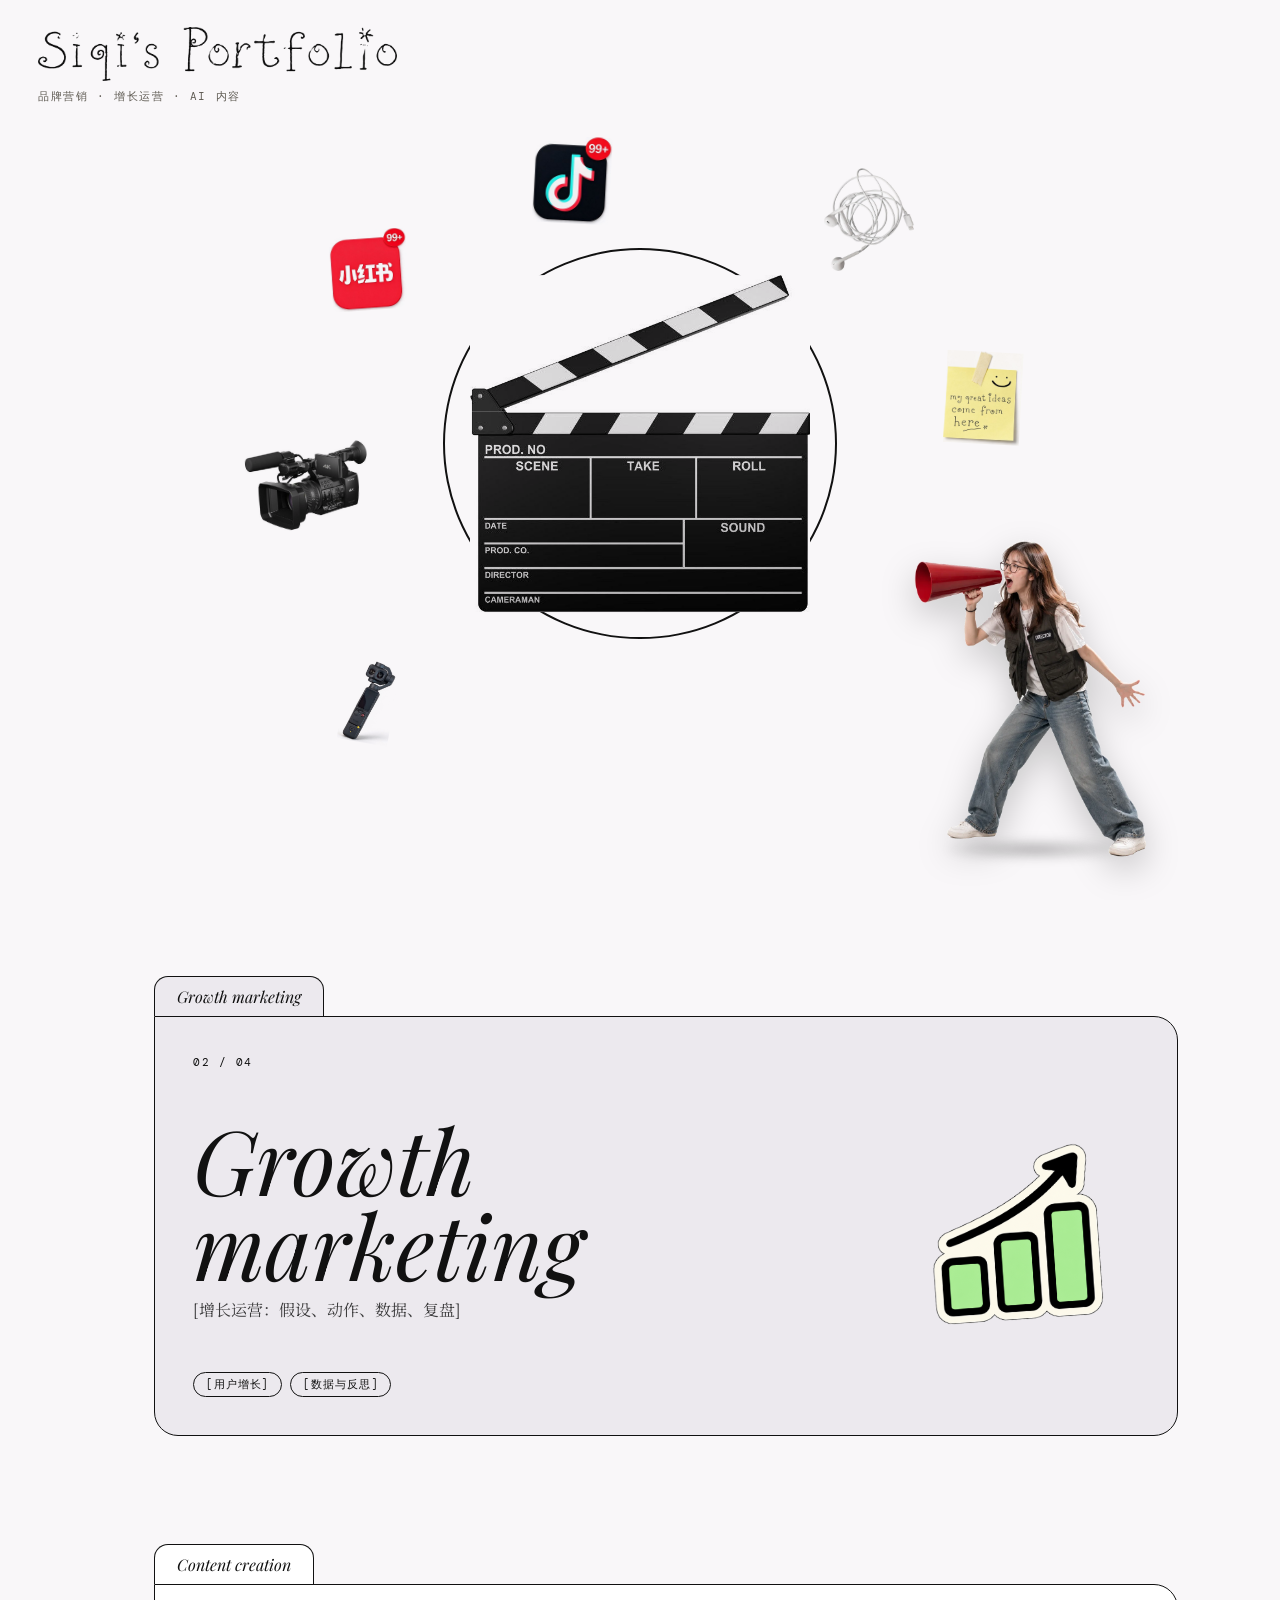
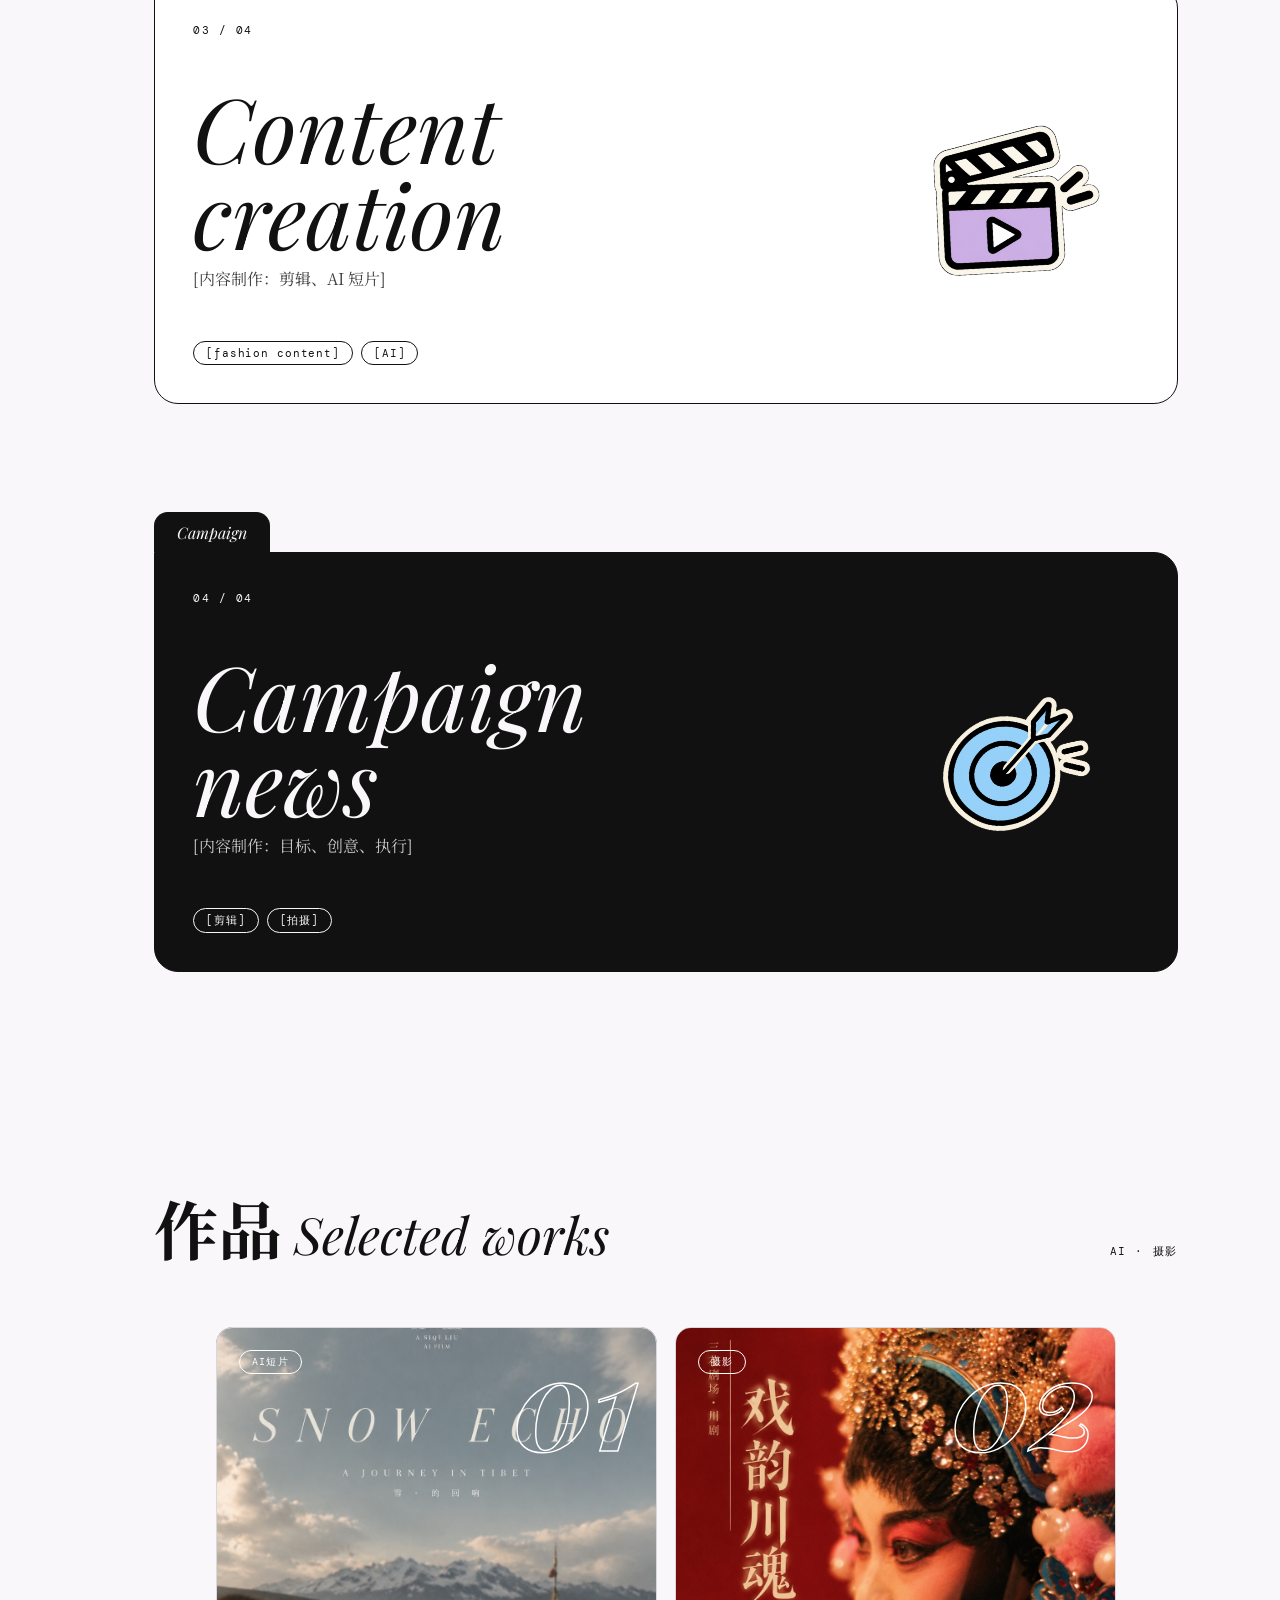
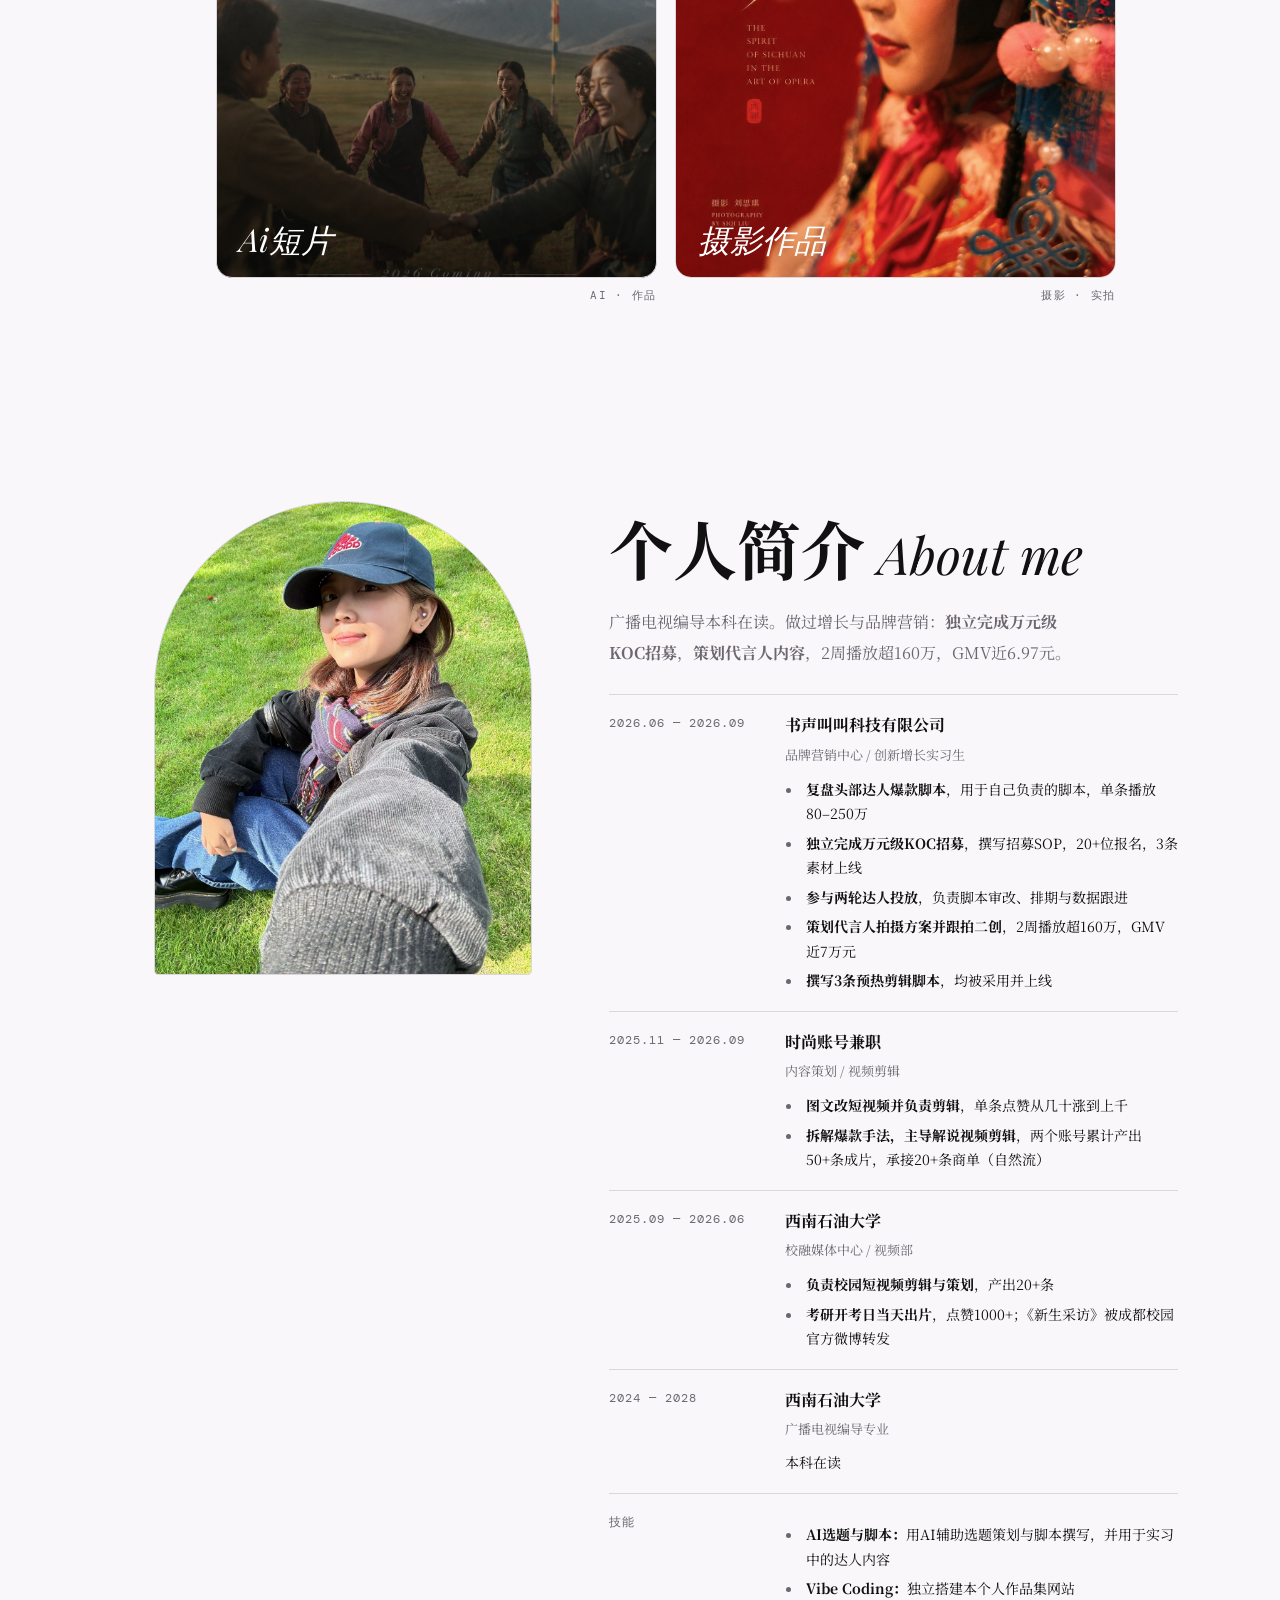
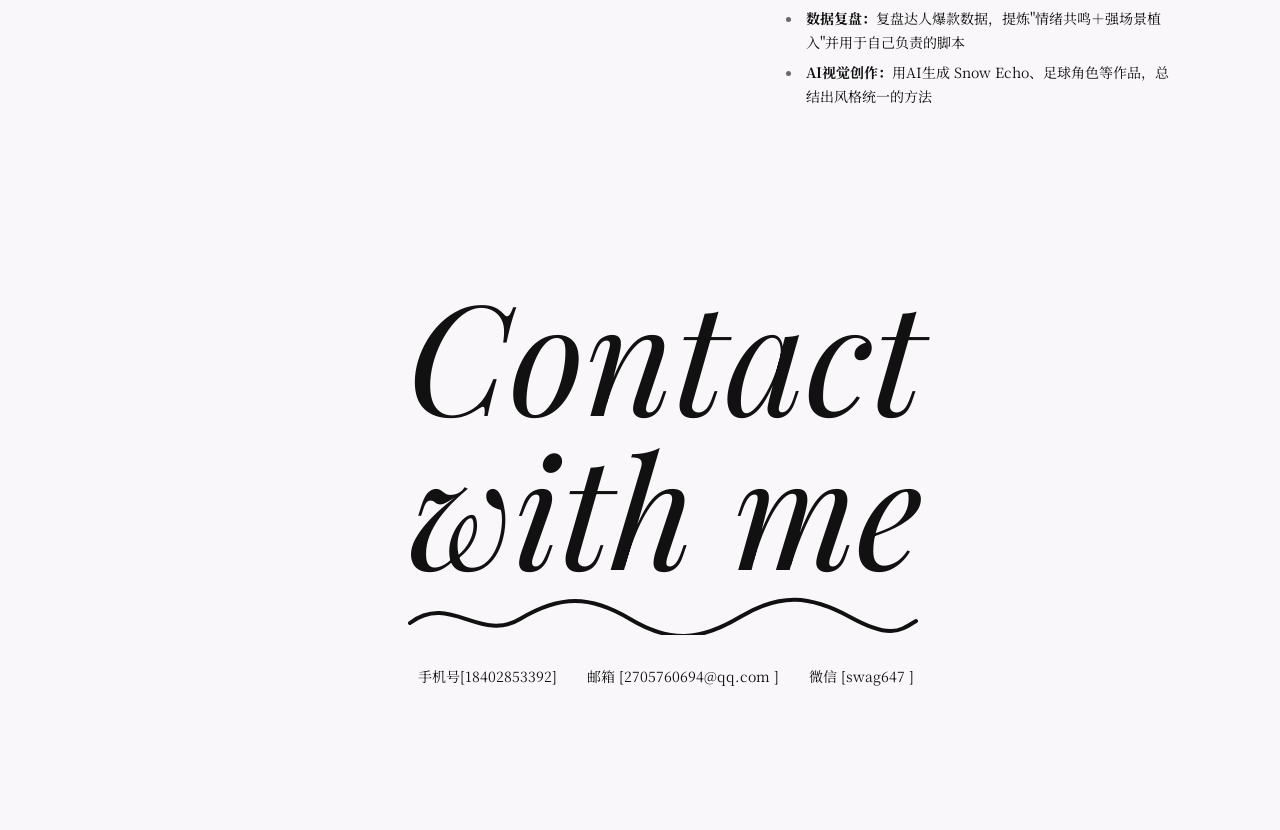
==== index.html @ 47eaa934 "Initial portfolio release" ====
<!doctype html><html lang="zh"><head><meta charset="utf-8"><meta name="viewport" content="width=device-width, initial-scale=1, viewport-fit=cover"><title>Siqi’s Portfolio</title>
<link href="https://fonts.googleapis.com/css2?family=Playfair+Display:ital,wght@0,400;0,700;1,400;1,700&family=DM+Mono&family=Noto+Serif+SC:wght@400;700&family=Caveat:wght@500&family=Ma+Shan+Zheng&display=swap" rel="stylesheet">
<style>
:root{--bg:#F9F7F9;--ink:#111;--mute:#6B6670;--line:#DAD6DC;--card:#fff;--sand:#ECE9EE;--red:var(--ink);--p:#F9F7F9;--k:#111;box-sizing:border-box}
*{box-sizing:border-box}html{scroll-behavior:smooth}
body{margin:0;background:var(--bg);color:var(--ink);font-family:'Noto Serif SC',serif;overflow-x:hidden}body.lock{overflow:hidden;height:100vh}
.mono{font:11px 'DM Mono',monospace;letter-spacing:.14em}.hw{font-family:'Ma Shan Zheng','Caveat',cursive}
mark{background:none;color:inherit;padding:0;border-bottom:3px solid var(--ink)}
#intro{--cw:max(150px,min(30vw,340px));position:fixed;inset:0;z-index:100;background:var(--p);color:var(--k);overflow:hidden}#intro.out{display:none}
#tt{position:absolute;left:clamp(16px,3vw,44px);top:calc(env(safe-area-inset-top,0px) + 3vh);width:clamp(220px,28vw,420px)}#tt img{width:100%;display:block}#tt .mono{color:#5E5A52;margin-top:8px}
.o{position:absolute;left:var(--x);top:var(--y);width:var(--w);transform:translate(-50%,-50%) rotate(var(--r));mix-blend-mode:multiply;animation:fl 5s ease-in-out infinite;transition:transform .35s cubic-bezier(.3,1.6,.5,1)}
.o img{width:100%;display:block}.o:hover{transform:translate(-50%,-50%) rotate(calc(var(--r) + 5deg)) scale(1.08)}@keyframes fl{50%{translate:0 -9px}}
#clap{position:absolute;left:50%;top:calc(54% - clamp(28px,4.7vh,46px));transform:translate(-50%,-50%);width:var(--cw);background:none;border:0;padding:0;cursor:pointer;mix-blend-mode:multiply}
.cw{position:relative;aspect-ratio:611/607}.cw img{position:absolute;inset:0;width:100%;display:block}
.brd{clip-path:inset(40.53% 0 0 0)}.stk{clip-path:inset(0 0 59.47% 0);transform-origin:5.89% 37.73%;animation:op 3.2s ease-in-out infinite}
@keyframes op{50%{rotate:-6deg}}#clap:hover .stk{animation:none;rotate:-11deg;transition:rotate .25s}
#clap.snap .stk{animation:cl .24s cubic-bezier(.6,0,1,.6) forwards}@keyframes cl{0%{rotate:-8deg}65%{rotate:25deg}100%{rotate:22deg}}
#clap::before{content:'';position:absolute;inset:-8%;border:2px solid var(--red);border-radius:50%;animation:rg 2s ease-out infinite}@keyframes rg{0%{transform:scale(.75);opacity:.8}100%{transform:scale(1.1);opacity:0}}
#cue{position:absolute;left:50%;top:80%;transform:translateX(-50%);font-size:clamp(18px,2vw,26px);white-space:nowrap}
#dp{position:absolute;left:71.2%;top:78%;transform:translate(-50%,-50%);width:clamp(56px,7vw,100px);aspect-ratio:1;border:1.5px dashed #6B6670;border-radius:50%;display:flex;align-items:center;justify-content:center;text-align:center;font-size:10px;color:#6B6670;padding:4px}
#fl{position:fixed;inset:0;background:#fff;opacity:0;pointer-events:none;z-index:120}#fl.on{animation:fa .8s}@keyframes fa{0%{opacity:0}35%{opacity:1}55%{opacity:1}100%{opacity:0}}
#home{position:fixed;left:16px;top:calc(env(safe-area-inset-top,0px) + 14px);z-index:90;display:flex;align-items:center;gap:8px;background:var(--p);color:var(--k);border:1px solid var(--line);border-radius:99px;padding:5px 14px 5px 7px;cursor:pointer;opacity:0;pointer-events:none;transition:opacity .5s,transform .3s}
#home.on{opacity:1;pointer-events:auto}#home:hover{transform:translateX(3px)}#home img{width:30px;display:block}
#side{position:fixed;left:clamp(12px,2.4vw,36px);top:50%;transform:translateY(-50%);z-index:90;display:flex;flex-direction:column;gap:18px;opacity:0;pointer-events:none;transition:opacity .6s}#side.on{opacity:1;pointer-events:auto}
#side a{color:var(--mute);text-decoration:none;font-size:13px;letter-spacing:.2em}#side a.a{color:var(--ink);font-weight:700}#side a.a::before{content:'• ';color:var(--red)}
section{padding:14vh 8vw 8vh 12vw}.rv{opacity:0;transform:translateY(40px);transition:opacity .8s,transform .8s}.rv.v{opacity:1;transform:none}
#top{min-height:100vh;display:flex;align-items:flex-start;justify-content:flex-start;text-align:left;padding-top:calc(env(safe-area-inset-top,0px) + 72px)}.top-lockup{display:flex;align-items:center;gap:clamp(18px,3vw,48px)}#top .top-person{flex:0 0 auto;width:clamp(90px,8.4vw,125px);height:auto;margin:-8px 0 0 -27px;filter:drop-shadow(0 9px 12px rgba(0,0,0,.14))}.top-copy{display:flex;flex-direction:column;align-items:flex-start;gap:10px}#top h2{margin:0;font-weight:700;font-size:clamp(20px,2.4vw,34px);line-height:1.3;max-width:20em}#top h2 mark{font-size:.864em}
#projects{margin-top:calc(-100vh + 136px)}#works{margin-top:-97px}
.hd{display:flex;justify-content:space-between;align-items:baseline;margin-bottom:6vh;gap:20px}.hd h2{margin:0;font-weight:700;font-size:clamp(34px,5vw,68px)}.hd i,#resume h2 i{font:italic 400 .8em 'Playfair Display',serif;color:var(--red);margin-left:.25em}
.fd{position:sticky;top:calc(10vh + var(--i)*58px);margin-bottom:12vh}
.project-link{display:block;color:inherit;text-decoration:none;cursor:pointer}
.project-link .bd{transition:transform .35s cubic-bezier(.2,.8,.2,1)}.project-link:hover .bd{transform:translateY(-4px)}
.fd .tab{display:inline-block;background:var(--c);color:var(--f);border:1px solid var(--ink);border-bottom:0;border-radius:14px 14px 0 0;padding:9px 22px;font:italic 400 16px 'Playfair Display',serif}
.fd .bd{position:relative;overflow:hidden;background:var(--c);color:var(--f);border:1px solid var(--ink);border-radius:0 24px 24px 24px;height:min(56vh,420px);padding:clamp(20px,3vw,40px);display:flex;flex-direction:column;justify-content:space-between}
.fd h3{margin:0;font:italic 400 clamp(40px,7vw,100px)/.95 'Playfair Display',serif}.fd p{margin:10px 0 0;max-width:40ch;line-height:1.8;opacity:.8}
.project-copy{position:relative;z-index:2;width:62%}.project-visual{position:absolute;z-index:1;right:clamp(28px,6vw,88px);top:52%;width:clamp(120px,13.16vw,180px);max-height:72%;object-fit:contain;transform:translateY(-50%) rotate(var(--vr,0deg));transition:transform .4s cubic-bezier(.2,.8,.2,1)}
.fd:hover .project-visual{transform:translateY(-50%) rotate(var(--vr,0deg)) scale(1.05)}
.ch{display:flex;gap:8px;flex-wrap:wrap}.ch span{border:1.5px solid currentColor;border-radius:99px;padding:4px 12px;font:11px 'DM Mono',monospace;letter-spacing:.08em}
.gr{display:grid;grid-template-columns:repeat(2,minmax(0,1fr));gap:18px}#works .gr{width:min(100%,900px);margin:0 auto}.tl{display:block;min-width:0;text-decoration:none;color:inherit}.tl:nth-child(even){margin-top:0}
.art{position:relative;aspect-ratio:4/5;border-radius:16px;background:var(--card);border:1px solid var(--line);overflow:hidden;display:flex;align-items:flex-end;padding:22px;transition:transform .5s cubic-bezier(.2,.8,.2,1),border-color .3s}.tl:hover .art{transform:translateY(-8px);border-color:var(--red)}
.art em{position:absolute;left:22px;top:22px;font:10px 'DM Mono',monospace;letter-spacing:.14em;border:1px solid var(--ink);border-radius:99px;padding:4px 12px;font-style:normal}
.art b{position:absolute;right:16px;top:6px;font:italic 700 clamp(90px,14vw,210px)/1 'Playfair Display',serif;color:transparent;-webkit-text-stroke:1.5px var(--red);transition:color .4s}.tl:hover .art b{color:var(--red)}
.art span{font:italic 400 clamp(22px,3.2vw,44px)/1.05 'Playfair Display',serif;max-width:10ch}#works .art b{font-size:clamp(72px,10vw,150px)}#works .art span{font-size:clamp(21px,2.5vw,34px)}.cap{display:flex;justify-content:flex-end;margin-top:10px;font:11px 'DM Mono',monospace;letter-spacing:.12em}.cap span:last-child{color:var(--mute)}
.tl-ai .art{background:#111 url('assets/work-ai/cover.jpg') center/cover no-repeat;color:#fff}
.tl-ai .art::after{content:'';position:absolute;inset:38% 0 0;background:linear-gradient(to bottom,transparent,rgba(0,0,0,.68));pointer-events:none}
.tl-ai .art em{z-index:2;border-color:#fff}.tl-ai .art b{z-index:2;-webkit-text-stroke-color:#fff}.tl-ai .art span{position:relative;z-index:2;color:#fff}.tl-ai:hover .art b{color:#111;-webkit-text-stroke-color:#111}
.tl-photo .art{background:var(--card);color:var(--ink)}.tl-photo .art::after{content:none}.tl-photo .art em{border-color:var(--ink)}.tl-photo .art b{-webkit-text-stroke-color:var(--red)}.tl-photo .art .photo-title{display:none;color:var(--ink)}.tl-photo:hover .art b{color:var(--red);-webkit-text-stroke-color:var(--red)}.work-card-cover{position:absolute;inset:0;z-index:0;display:none;width:100%;height:100%;object-fit:cover}.tl-photo.has-cover .work-card-cover{display:block}.tl-photo.has-cover .art{color:#fff}.tl-photo.has-cover .art::after{content:none}.tl-photo.has-cover .art em{border-color:#fff}.tl-photo.has-cover .art b{-webkit-text-stroke-color:#fff}.tl-photo.has-cover .art .photo-title{display:block;color:#fff}.tl-photo.has-cover:hover .art b{color:#fff;-webkit-text-stroke-color:#fff}
#resume{display:grid;grid-template-columns:.8fr 1.2fr;gap:6vw;align-items:start}
#ph{position:sticky;top:8vh;aspect-ratio:1/1.25;border:1px solid var(--line);border-radius:999px 999px 24px 24px;overflow:hidden;background:var(--sand)}#ph img{width:100%;height:100%;display:block;object-fit:cover;object-position:52% 50%}
#resume h2{margin:0 0 14px;font-weight:700;font-size:clamp(34px,5vw,64px)}.resume-intro{margin:0;line-height:1.9;max-width:52ch;color:var(--mute)}.resume-list{margin-top:26px}.li{display:grid;grid-template-columns:160px minmax(0,1fr);gap:16px;border-top:1px solid var(--line);padding:18px 0;font-size:14px;line-height:1.75}.li>i{padding-top:2px;font:12px 'DM Mono',monospace;letter-spacing:.08em;color:var(--mute);white-space:nowrap}.li h3{margin:0 0 6px;font-size:16px;line-height:1.55}.li .role{display:block;margin-bottom:9px;color:var(--mute);font-size:13px}.li p{margin:0;color:var(--ink);line-height:1.8}.li ul{margin:10px 0 0;padding-left:1.25em}.li li{margin-top:5px;padding-left:.2em}.li li::marker{color:var(--mute)}
#contact{text-align:center;padding-bottom:16vh}#contact h2{margin:0;font:italic 400 clamp(54px,12vw,170px)/1 'Playfair Display',serif}#contact svg{width:min(60vw,520px);fill:none;stroke:var(--red);stroke-width:4;stroke-linecap:round;margin:12px 0}#contact .ls{display:flex;gap:30px;justify-content:center;flex-wrap:wrap;margin-top:14px;font-size:14px}@media(min-width:721px){#contact h2{margin-top:-49px}}
@media(max-width:720px){section{padding:12vh 6vw 6vh}#side{flex-direction:row;left:70px;right:0;top:calc(env(safe-area-inset-top,0px) + 22px);transform:none;gap:14px}#resume{grid-template-columns:1fr}#works .gr{grid-template-columns:repeat(2,minmax(0,1fr));gap:12px}#works .art{aspect-ratio:3/4;border-radius:10px;padding:12px}#works .art em{left:12px;top:12px;padding:3px 8px;font-size:8px}#works .art b{right:9px;top:6px;font-size:clamp(50px,18vw,72px);-webkit-text-stroke-width:1px}#works .art span{font-size:clamp(15px,5vw,21px)}#works .cap{justify-content:flex-start;margin-top:7px;font-size:9px;letter-spacing:.08em}#ph{position:static;width:min(82vw,420px);justify-self:center;margin-bottom:12px}.tl:nth-child(even){margin-top:0}.o.m{display:none}.li{grid-template-columns:1fr;gap:7px;padding:17px 0}.li>i{padding:0}.li h3{font-size:15px}.li ul{padding-left:1.15em}#home span{display:none}.top-lockup{gap:12px;width:100%}#top .top-person{width:clamp(72px,24vw,96px);margin-left:0}.top-copy{align-items:center;margin-left:-20px;text-align:center}#top h2{max-width:10em}#works{margin-top:-48px}.project-copy{width:68%}.project-visual{right:14px;top:38%;width:clamp(78px,28vw,118px);max-height:42%}}
#tt{z-index:5}.p1{--x:28.8%;--y:30%;--w:clamp(48px,6vw,88px);--r:-4deg}.p2{--x:44.7%;--y:20%;--w:clamp(48px,6vw,88px);--r:3deg;animation-delay:-2s}.p3{--x:24%;--y:54%;--w:clamp(80px,9.5vw,140px);--r:-3deg;animation-delay:-1s}.p4{--x:28.8%;--y:78%;--w:clamp(34px,4vw,58px);--r:10deg;animation-delay:-2.5s;display:block}.p6{--x:76.8%;--y:44.2%;--w:clamp(58px,5.9vw,86px);--r:3deg;animation-delay:-4s}.p7{--x:67.9%;--y:24.5%;--w:clamp(60px,7vw,104px);--r:4deg;animation-delay:-3s}
#dir{position:absolute;left:80.5%;top:77.5%;right:auto;bottom:auto;transform:translate(-50%,-50%);height:auto;width:min(18vw,32vh);min-width:112px;z-index:3;pointer-events:none}
#dir::after{content:'';position:absolute;left:52%;bottom:-1.5%;width:78%;height:7%;transform:translateX(-50%);border-radius:50%;background:radial-gradient(ellipse,rgba(17,17,17,.3) 0%,rgba(17,17,17,.13) 42%,rgba(17,17,17,0) 74%);filter:blur(4px);z-index:-1}
#dir img{position:relative;z-index:1;width:100%;height:auto;display:block;filter:drop-shadow(0 13px 17px rgba(0,0,0,.2))}
@media(max-width:720px){#intro{min-height:100dvh}#tt{left:6vw;top:calc(env(safe-area-inset-top,0px) + 5vh);width:88vw}#tt .mono{margin-top:10px;font-size:10px;line-height:1.7}.o{animation:none}.p1{display:block;--x:17%;--y:42%;--w:9vw;--r:-4deg}.p2{display:block;--x:24%;--y:40%;--w:9vw;--r:3deg}.p3{display:block;--x:15%;--y:55%;--w:15vw;--r:-3deg}.p4{display:block;--x:18%;--y:67%;--w:7vw;--r:8deg}.p6{display:block;--x:80%;--y:47%;--w:15vw;--r:3deg}.p7{display:block;--x:51%;--y:36%;--w:11vw;--r:4deg}#clap{left:48%;top:60%;width:38vw}#clap::after{content:'点击进入作品集';position:absolute;left:50%;top:calc(100% + 14px);transform:translateX(-50%);width:max-content;color:var(--k);font:12px 'DM Mono',monospace;letter-spacing:.12em}#dir{left:77%;top:70%;right:auto;width:25vw}#dir::after{height:6%;filter:blur(3px)}#side{left:68px;right:10px;top:calc(env(safe-area-inset-top,0px) + 20px);bottom:auto;width:auto;transform:none;flex-direction:row;justify-content:space-around;align-items:center;gap:8px;border:0;border-radius:0;padding:0;background:transparent;backdrop-filter:none;box-shadow:none}#side a{font-size:12px;letter-spacing:.1em;white-space:nowrap}#works .hd{margin-top:-67px}#resume{margin-top:-34px}#contact{margin-top:-46px;padding-bottom:90px}#contact .ls{flex-direction:column;align-items:center;gap:18px;font-size:16px}#contact .ls span{max-width:88vw;overflow-wrap:anywhere}}
</style></head><body class="lock">
<div id="fl"></div>
<div id="intro"><div id="tt"><img src="assets/title-handwritten.png" alt="Siqi’s Portfolio"><div class="mono">品牌营销 · 增长运营 · AI 内容</div></div>
<div class="o p1"><img src="assets/xiaohongshu-icon.jpg" alt="小红书"></div>
<div class="o p2"><img src="assets/douyin-icon.jpg" alt="抖音"></div>
<div class="o p3"><img src="assets/camcorder.jpg" alt="摄影机"></div>
<div class="o p4"><img src="assets/osmo-pocket.jpg" alt="手持相机"></div>
<div class="o p6"><img src="assets/sticky-note.jpg" alt="便利贴"></div>
<div class="o p7"><img src="assets/earphones.jpg" alt="耳机"></div>
<div id="dir"><img src="assets/director-photo.webp" alt="喊麦的导演"></div>
<button id="clap" aria-label="点击场记板，进入作品集"><div class="cw"><img class="brd" src="assets/clapperboard.jpg" alt=""><img class="stk" src="assets/clapperboard.jpg" alt="场记板"></div></button>
</div>
<button id="home" aria-label="回到首页"><img src="assets/clapperboard-small.jpg" alt=""><span class="mono">首页</span></button>
<nav id="side"><a href="#projects">项目</a><a href="#works">作品</a><a href="#resume">简历</a><a href="#contact">联系</a></nav>
<main>
<section id="top"><div class="top-lockup"><img class="top-person rv" src="assets/director-photo.webp" alt="手持扩音器的思琪"><div class="top-copy"><h2 class="rv">[ <mark>my ideas come from here</mark> ]</h2><span class="mono rv" style="color:var(--mute)">SIQI · BRAND × GROWTH × AI</span></div></div></section>
<section id="projects"><div class="hd rv"><h2>项目<i>Projects</i></h2><span class="mono">01 — 04</span></div>
<a class="fd project-link" href="brand-marketing.html" style="--i:0;--c:var(--card);--f:var(--ink);--vr:5deg" aria-label="查看 Brand marketing 项目详情"><span class="tab">Brand marketing</span><div class="bd"><span class="mono">01 / 04</span><div class="project-copy"><h3>Brand<br>marketing</h3><p>[ a spokesperson campaign]</p></div><div class="ch"><span>[品牌策略]</span><span>[达人营销]</span></div><img class="project-visual" src="assets/brand-sticker.png?v=2" alt="击掌手势贴纸"></div></a>
<a class="fd project-link" href="growth-marketing.html" style="--i:1;--c:var(--sand);--f:var(--ink);--vr:-4deg" aria-label="查看 Growth marketing 项目详情"><span class="tab">Growth marketing</span><div class="bd"><span class="mono">02 / 04</span><div class="project-copy"><h3>Growth<br>marketing</h3><p>[增长运营：假设、动作、数据、复盘]</p></div><div class="ch"><span>[用户增长]</span><span>[数据与反思]</span></div><img class="project-visual" src="assets/growth-sticker.png?v=2" alt="增长图表贴纸"></div></a>
<a class="fd project-link" href="content-creation.html" style="--i:2;--c:var(--card);--f:var(--ink);--vr:4deg" aria-label="查看 Content creation 项目详情"><span class="tab">Content creation</span><div class="bd"><span class="mono">03 / 04</span><div class="project-copy"><h3>Content<br>creation</h3><p>[内容制作：剪辑、AI 短片]</p></div><div class="ch"><span>[fashion content]</span><span>[AI]</span></div><img class="project-visual" src="assets/content-sticker.png?v=2" alt="视频场记板贴纸"></div></a>
<a class="fd project-link" href="school-campaign.html" style="--i:3;--c:var(--ink);--f:var(--bg);--vr:-5deg" aria-label="查看 Campaign news 项目详情"><span class="tab">Campaign</span><div class="bd"><span class="mono">04 / 04</span><div class="project-copy"><h3>Campaign news</h3><p>[内容制作：目标、创意、执行]</p></div><div class="ch"><span>[剪辑]</span><span>[拍摄]</span></div><img class="project-visual" src="assets/campaign-sticker.png?v=2" alt="目标贴纸"></div></a></section>
<section id="works"><div class="hd rv"><h2>作品<i>Selected works</i></h2><span class="mono">AI · 摄影</span></div>
<div class="gr"><a class="tl tl-ai rv" href="work-ai.html"><div class="art"><em>AI短片</em><b>01</b><span>Ai短片</span></div><div class="cap"><span>AI · 作品</span></div></a>
<a class="tl tl-ai tl-photo rv" href="work-photo.html"><div class="art"><img class="work-card-cover" src="assets/work-photo/cover.jpg" alt="" onload="this.closest('.tl-photo').classList.add('has-cover')" onerror="this.remove()"><em>摄影</em><b>02</b><span class="photo-title">摄影作品</span></div><div class="cap"><span>摄影 · 实拍</span></div></a></div></section>
<section id="resume"><div id="ph" class="rv"><img src="assets/about-photo.jpg" alt="思琪的个人照片"></div><div class="rv"><h2>个人简介<i>About me</i></h2><p class="resume-intro">广播电视编导本科在读。做过增长与品牌营销：<strong>独立完成万元级KOC招募</strong>，<strong>策划代言人内容</strong>，2周播放超160万，GMV近6.97元。</p>
<div class="resume-list"><div class="li"><i>2026.06 — 2026.09</i><div><h3>书声叫叫科技有限公司</h3><span class="role">品牌营销中心 / 创新增长实习生</span><ul><li><strong>复盘头部达人爆款脚本</strong>，用于自己负责的脚本，单条播放80–250万</li><li><strong>独立完成万元级KOC招募</strong>，撰写招募SOP，20+位报名，3条素材上线</li><li><strong>参与两轮达人投放</strong>，负责脚本审改、排期与数据跟进</li><li><strong>策划代言人拍摄方案并跟拍二创</strong>，2周播放超160万，GMV近7万元</li><li><strong>撰写3条预热剪辑脚本</strong>，均被采用并上线</li></ul></div></div><div class="li"><i>2025.11 — 2026.09</i><div><h3>时尚账号兼职</h3><span class="role">内容策划 / 视频剪辑</span><ul><li><strong>图文改短视频并负责剪辑</strong>，单条点赞从几十涨到上千</li><li><strong>拆解爆款手法，主导解说视频剪辑</strong>，两个账号累计产出50+条成片，承接20+条商单（自然流）</li></ul></div></div><div class="li"><i>2025.09 — 2026.06</i><div><h3>西南石油大学</h3><span class="role">校融媒体中心 / 视频部</span><ul><li><strong>负责校园短视频剪辑与策划</strong>，产出20+条</li><li><strong>考研开考日当天出片</strong>，点赞1000+；《新生采访》被成都校园官方微博转发</li></ul></div></div><div class="li"><i>2024 — 2028</i><div><h3>西南石油大学</h3><span class="role">广播电视编导专业</span><p>本科在读</p></div></div><div class="li"><i>技能</i><div><ul><li><strong>AI选题与脚本：</strong>用AI辅助选题策划与脚本撰写，并用于实习中的达人内容</li><li><strong>Vibe Coding：</strong>独立搭建本个人作品集网站</li><li><strong>数据复盘：</strong>复盘达人爆款数据，提炼"情绪共鸣＋强场景植入"并用于自己负责的脚本</li><li><strong>AI视觉创作：</strong>用AI生成 Snow Echo、足球角色等作品，总结出风格统一的方法</li></ul></div></div></div></div></section>
<section id="contact"><h2 class="rv">Contact<br>with me</h2><svg viewBox="0 0 520 40" class="rv"><path d="M4 28c40-30 70 20 110-4s70-24 110 0 70 22 110-2 70-22 110 0 50 14 66 4"/></svg><div class="ls rv"><span>手机号[18402853392]</span><span>邮箱 [2705760694@qq.com ]</span><span>微信 [swag647 ]</span></div></section>
</main>
<script>
var b=document.body,i=document.getElementById('intro'),c=document.getElementById('clap'),s=document.getElementById('side'),h=document.getElementById('home'),f=document.getElementById('fl');
var view=new URLSearchParams(location.search).get('view');if(view==='projects'||view==='works'){i.classList.add('out');b.classList.remove('lock');s.classList.add('on');h.classList.add('on');requestAnimationFrame(function(){document.getElementById(view==='works'?'works':'projects').scrollIntoView()})}
function fx(g){f.classList.remove("on");void f.offsetWidth;f.classList.add("on");setTimeout(g,300)}
c.onclick=function(){if(c.classList.contains("snap"))return;c.classList.add("snap");setTimeout(function(){fx(function(){i.classList.add("out");b.classList.remove("lock");s.classList.add("on");h.classList.add("on");window.scrollTo(0,0)})},230)};
h.onclick=function(){fx(function(){s.classList.remove("on");h.classList.remove("on");b.classList.add("lock");c.classList.remove("snap");i.classList.remove("out");window.scrollTo(0,0)})};
var io=new IntersectionObserver(function(e){e.forEach(function(x){if(x.isIntersecting)x.target.classList.add('v')})},{threshold:.15});document.querySelectorAll('.rv').forEach(function(n){io.observe(n)});
var L=[].slice.call(document.querySelectorAll('#side a'));addEventListener('scroll',function(){var y=scrollY+innerHeight*.4,k=-1;L.forEach(function(a,n){var t=document.querySelector(a.getAttribute('href'));if(t&&t.offsetTop<=y)k=n});L.forEach(function(a,n){a.classList.toggle('a',n===k)})});
</script></body></html>
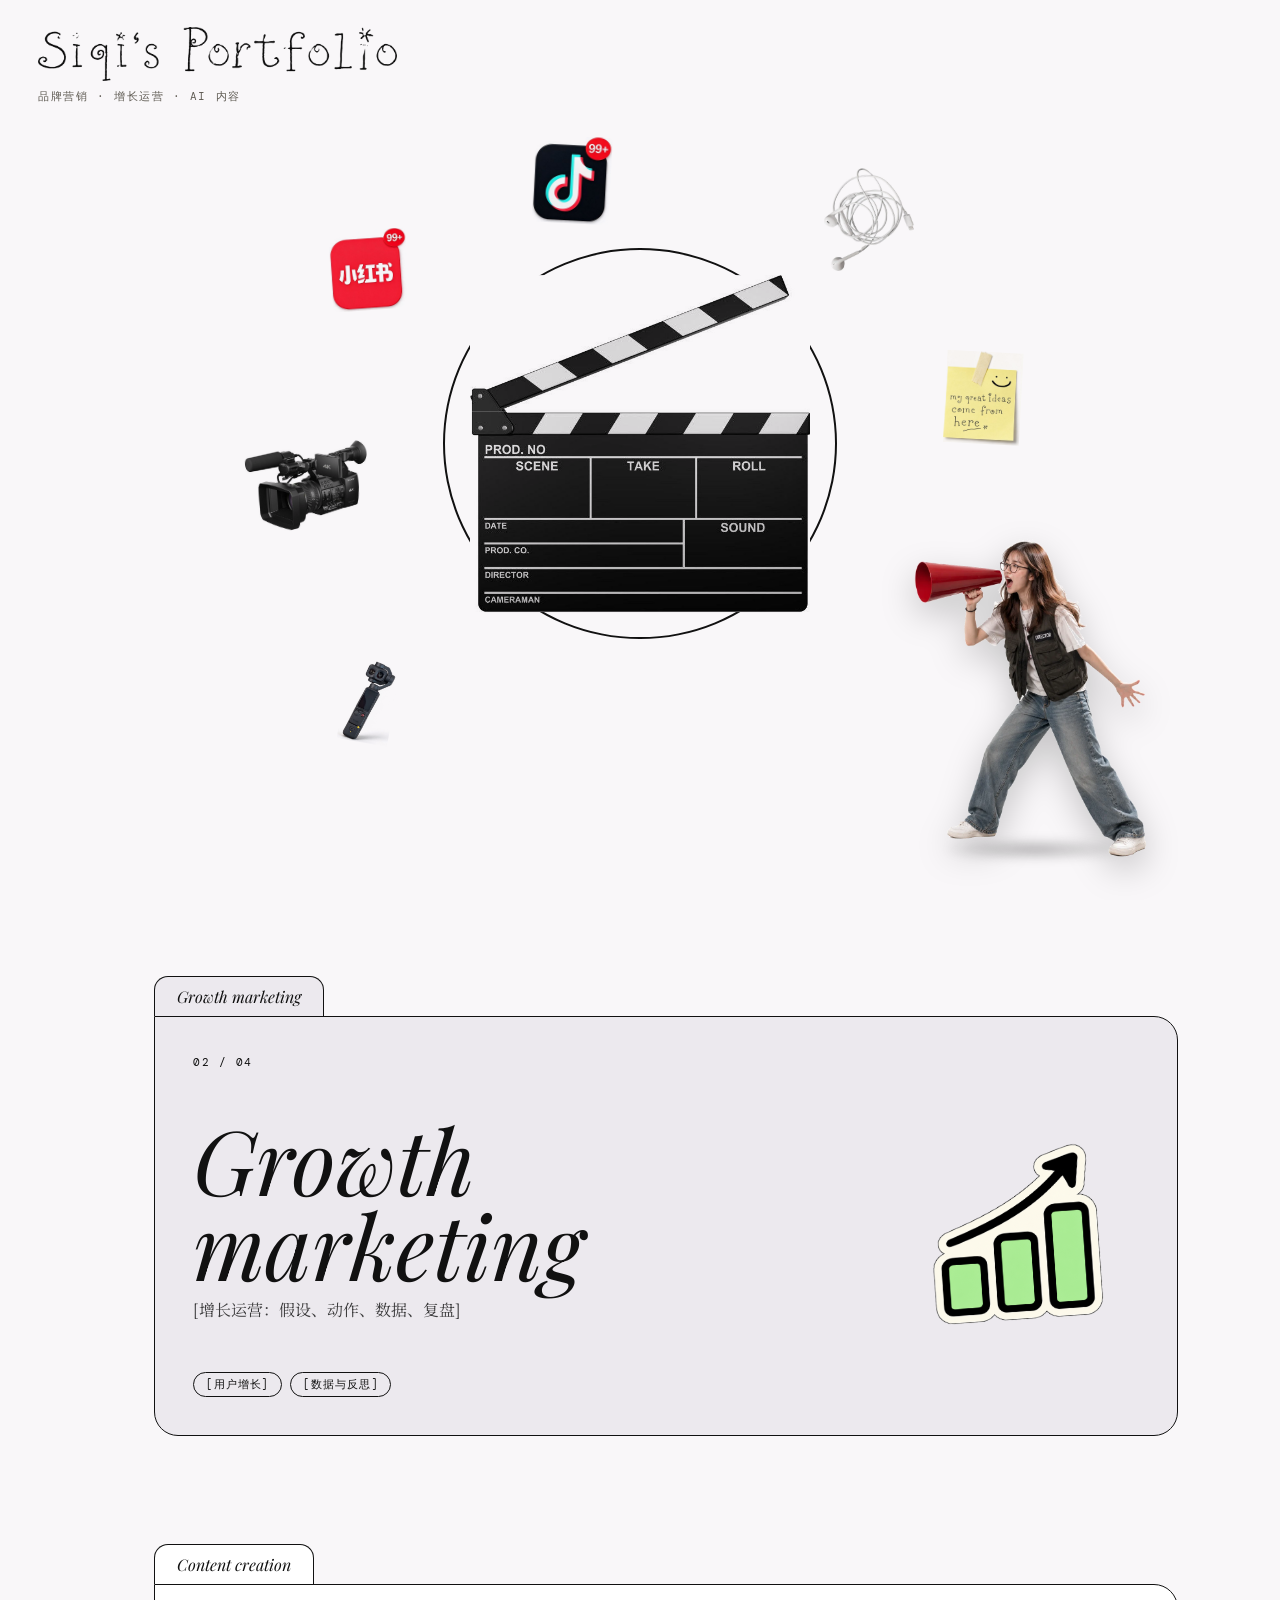
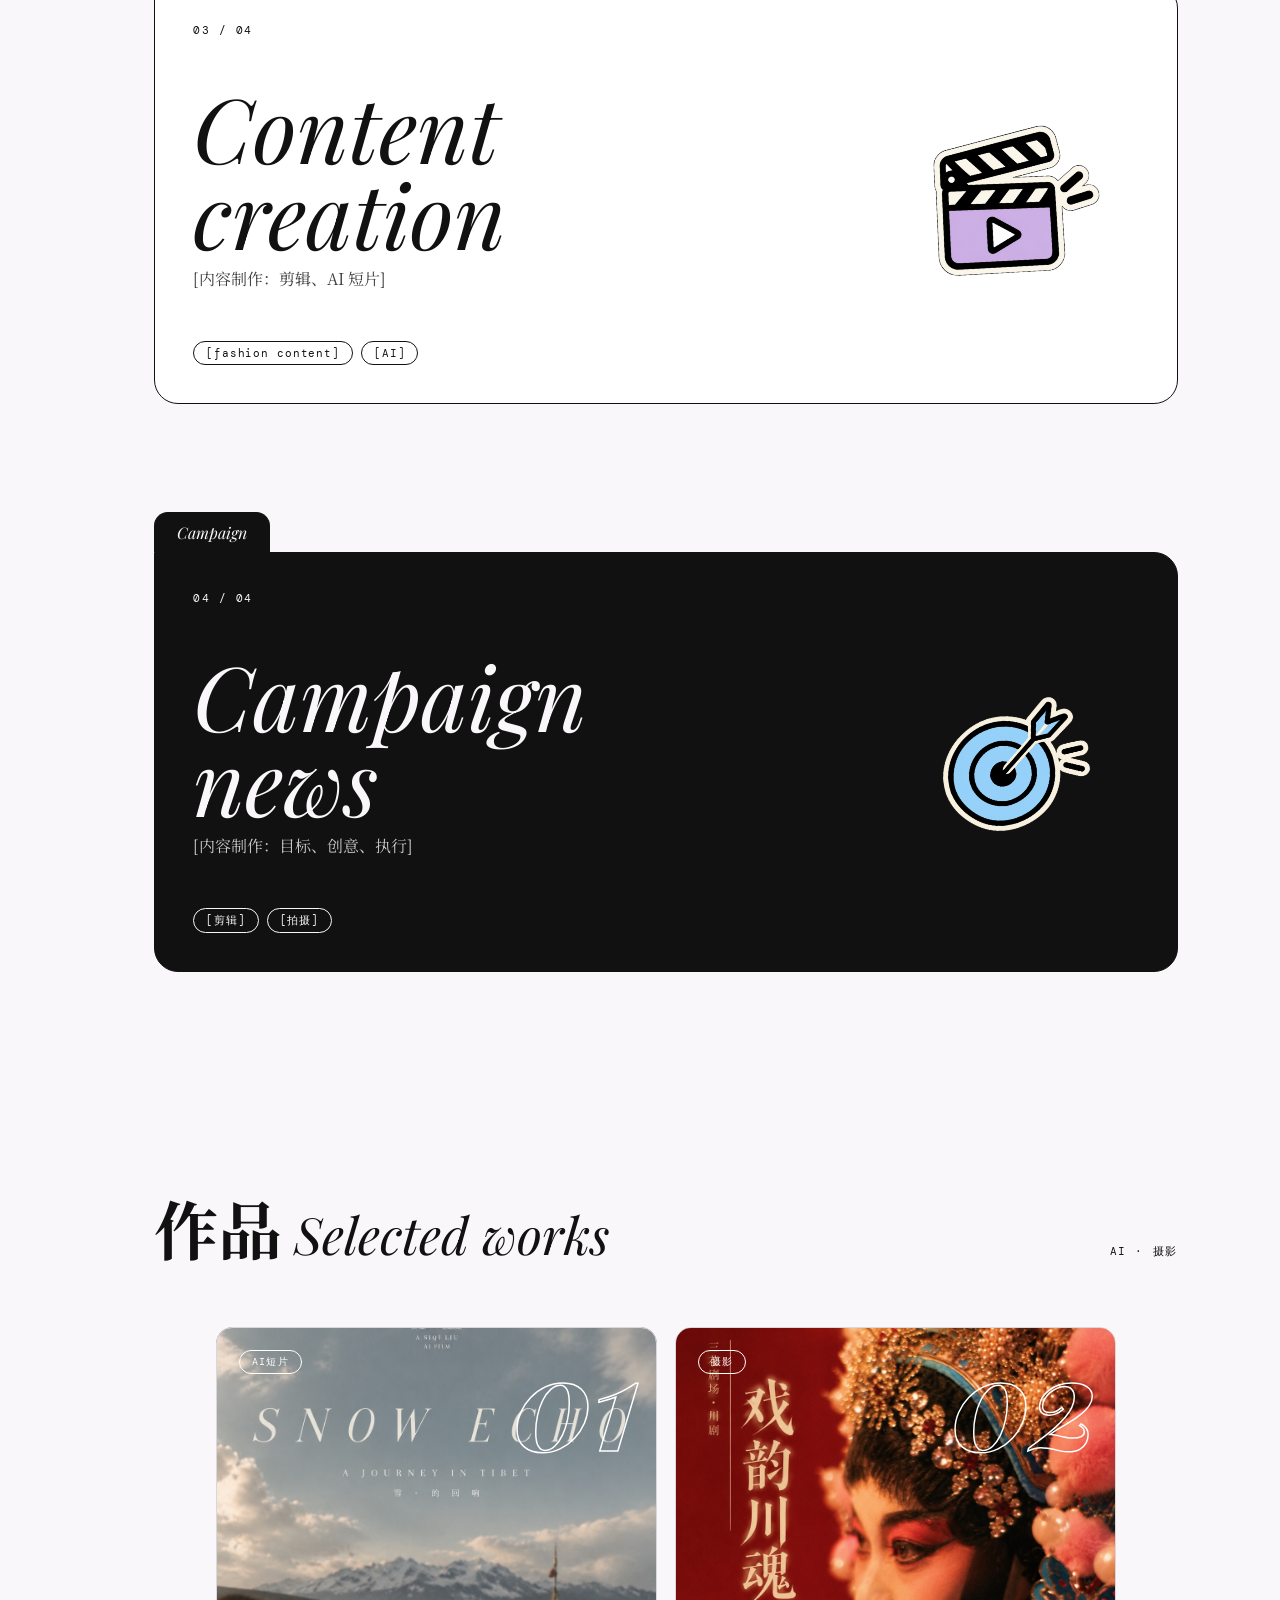
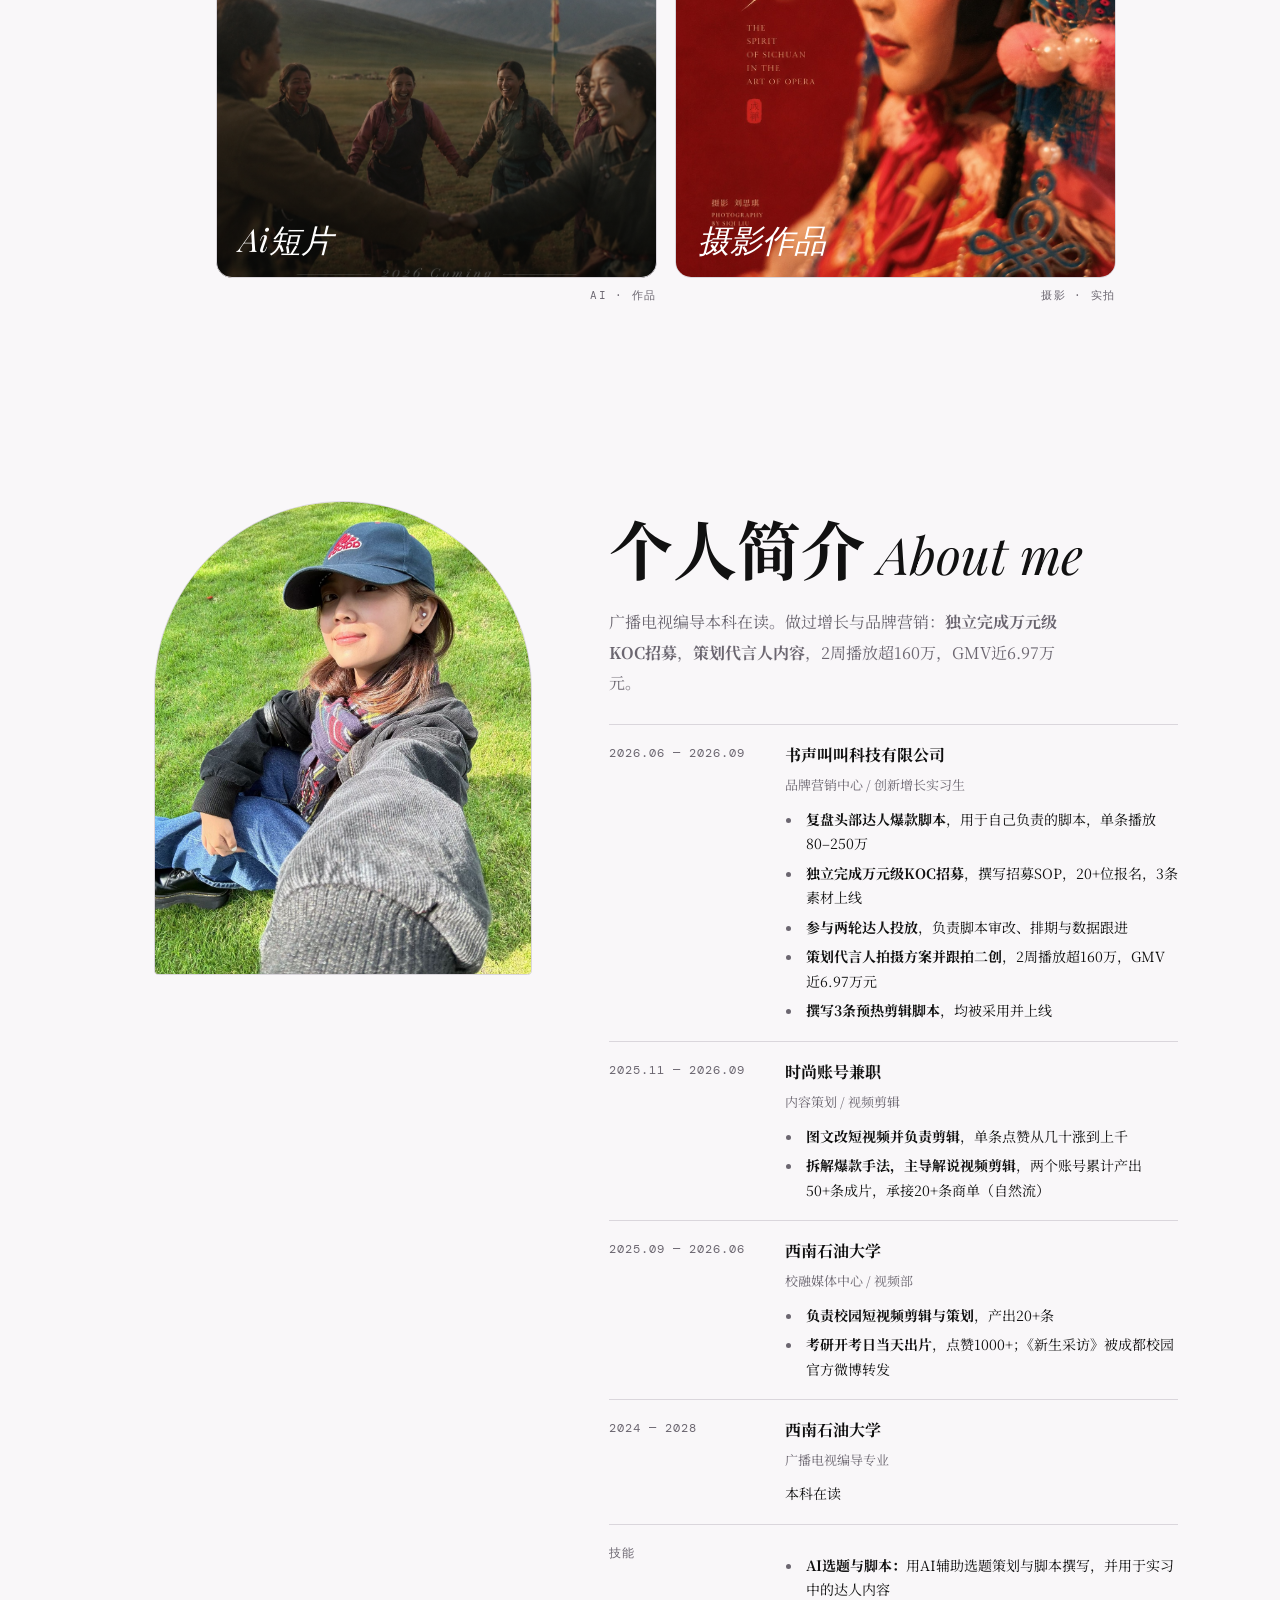
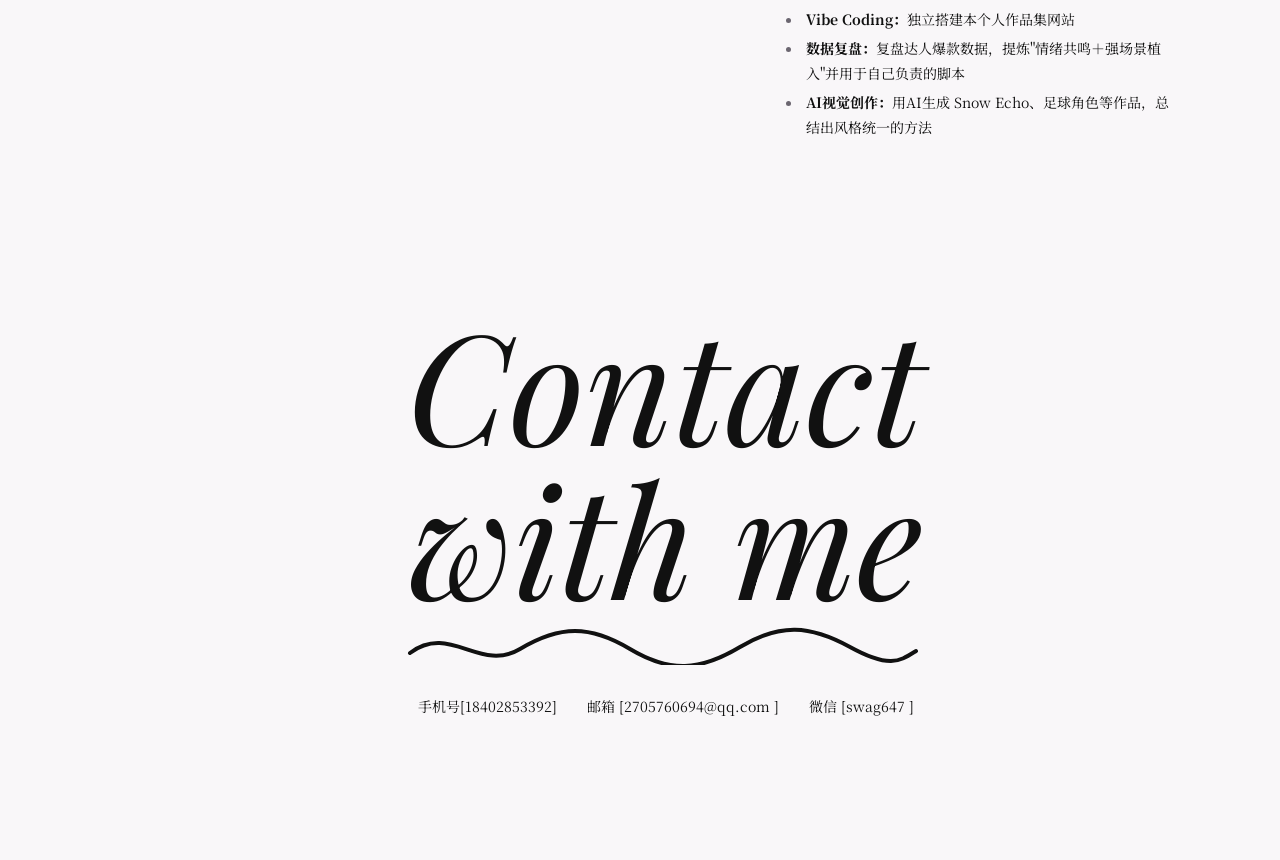
==== commit fde049ce: "Update GMV figures" ====
--- a/index.html
+++ b/index.html
@@ -79,8 +79,8 @@
 <section id="works"><div class="hd rv"><h2>作品<i>Selected works</i></h2><span class="mono">AI · 摄影</span></div>
 <div class="gr"><a class="tl tl-ai rv" href="work-ai.html"><div class="art"><em>AI短片</em><b>01</b><span>Ai短片</span></div><div class="cap"><span>AI · 作品</span></div></a>
 <a class="tl tl-ai tl-photo rv" href="work-photo.html"><div class="art"><img class="work-card-cover" src="assets/work-photo/cover.jpg" alt="" onload="this.closest('.tl-photo').classList.add('has-cover')" onerror="this.remove()"><em>摄影</em><b>02</b><span class="photo-title">摄影作品</span></div><div class="cap"><span>摄影 · 实拍</span></div></a></div></section>
-<section id="resume"><div id="ph" class="rv"><img src="assets/about-photo.jpg" alt="思琪的个人照片"></div><div class="rv"><h2>个人简介<i>About me</i></h2><p class="resume-intro">广播电视编导本科在读。做过增长与品牌营销：<strong>独立完成万元级KOC招募</strong>，<strong>策划代言人内容</strong>，2周播放超160万，GMV近6.97元。</p>
-<div class="resume-list"><div class="li"><i>2026.06 — 2026.09</i><div><h3>书声叫叫科技有限公司</h3><span class="role">品牌营销中心 / 创新增长实习生</span><ul><li><strong>复盘头部达人爆款脚本</strong>，用于自己负责的脚本，单条播放80–250万</li><li><strong>独立完成万元级KOC招募</strong>，撰写招募SOP，20+位报名，3条素材上线</li><li><strong>参与两轮达人投放</strong>，负责脚本审改、排期与数据跟进</li><li><strong>策划代言人拍摄方案并跟拍二创</strong>，2周播放超160万，GMV近7万元</li><li><strong>撰写3条预热剪辑脚本</strong>，均被采用并上线</li></ul></div></div><div class="li"><i>2025.11 — 2026.09</i><div><h3>时尚账号兼职</h3><span class="role">内容策划 / 视频剪辑</span><ul><li><strong>图文改短视频并负责剪辑</strong>，单条点赞从几十涨到上千</li><li><strong>拆解爆款手法，主导解说视频剪辑</strong>，两个账号累计产出50+条成片，承接20+条商单（自然流）</li></ul></div></div><div class="li"><i>2025.09 — 2026.06</i><div><h3>西南石油大学</h3><span class="role">校融媒体中心 / 视频部</span><ul><li><strong>负责校园短视频剪辑与策划</strong>，产出20+条</li><li><strong>考研开考日当天出片</strong>，点赞1000+；《新生采访》被成都校园官方微博转发</li></ul></div></div><div class="li"><i>2024 — 2028</i><div><h3>西南石油大学</h3><span class="role">广播电视编导专业</span><p>本科在读</p></div></div><div class="li"><i>技能</i><div><ul><li><strong>AI选题与脚本：</strong>用AI辅助选题策划与脚本撰写，并用于实习中的达人内容</li><li><strong>Vibe Coding：</strong>独立搭建本个人作品集网站</li><li><strong>数据复盘：</strong>复盘达人爆款数据，提炼"情绪共鸣＋强场景植入"并用于自己负责的脚本</li><li><strong>AI视觉创作：</strong>用AI生成 Snow Echo、足球角色等作品，总结出风格统一的方法</li></ul></div></div></div></div></section>
+<section id="resume"><div id="ph" class="rv"><img src="assets/about-photo.jpg" alt="思琪的个人照片"></div><div class="rv"><h2>个人简介<i>About me</i></h2><p class="resume-intro">广播电视编导本科在读。做过增长与品牌营销：<strong>独立完成万元级KOC招募</strong>，<strong>策划代言人内容</strong>，2周播放超160万，GMV近6.97万元。</p>
+<div class="resume-list"><div class="li"><i>2026.06 — 2026.09</i><div><h3>书声叫叫科技有限公司</h3><span class="role">品牌营销中心 / 创新增长实习生</span><ul><li><strong>复盘头部达人爆款脚本</strong>，用于自己负责的脚本，单条播放80–250万</li><li><strong>独立完成万元级KOC招募</strong>，撰写招募SOP，20+位报名，3条素材上线</li><li><strong>参与两轮达人投放</strong>，负责脚本审改、排期与数据跟进</li><li><strong>策划代言人拍摄方案并跟拍二创</strong>，2周播放超160万，GMV近6.97万元</li><li><strong>撰写3条预热剪辑脚本</strong>，均被采用并上线</li></ul></div></div><div class="li"><i>2025.11 — 2026.09</i><div><h3>时尚账号兼职</h3><span class="role">内容策划 / 视频剪辑</span><ul><li><strong>图文改短视频并负责剪辑</strong>，单条点赞从几十涨到上千</li><li><strong>拆解爆款手法，主导解说视频剪辑</strong>，两个账号累计产出50+条成片，承接20+条商单（自然流）</li></ul></div></div><div class="li"><i>2025.09 — 2026.06</i><div><h3>西南石油大学</h3><span class="role">校融媒体中心 / 视频部</span><ul><li><strong>负责校园短视频剪辑与策划</strong>，产出20+条</li><li><strong>考研开考日当天出片</strong>，点赞1000+；《新生采访》被成都校园官方微博转发</li></ul></div></div><div class="li"><i>2024 — 2028</i><div><h3>西南石油大学</h3><span class="role">广播电视编导专业</span><p>本科在读</p></div></div><div class="li"><i>技能</i><div><ul><li><strong>AI选题与脚本：</strong>用AI辅助选题策划与脚本撰写，并用于实习中的达人内容</li><li><strong>Vibe Coding：</strong>独立搭建本个人作品集网站</li><li><strong>数据复盘：</strong>复盘达人爆款数据，提炼"情绪共鸣＋强场景植入"并用于自己负责的脚本</li><li><strong>AI视觉创作：</strong>用AI生成 Snow Echo、足球角色等作品，总结出风格统一的方法</li></ul></div></div></div></div></section>
 <section id="contact"><h2 class="rv">Contact<br>with me</h2><svg viewBox="0 0 520 40" class="rv"><path d="M4 28c40-30 70 20 110-4s70-24 110 0 70 22 110-2 70-22 110 0 50 14 66 4"/></svg><div class="ls rv"><span>手机号[18402853392]</span><span>邮箱 [2705760694@qq.com ]</span><span>微信 [swag647 ]</span></div></section>
 </main>
 <script>
